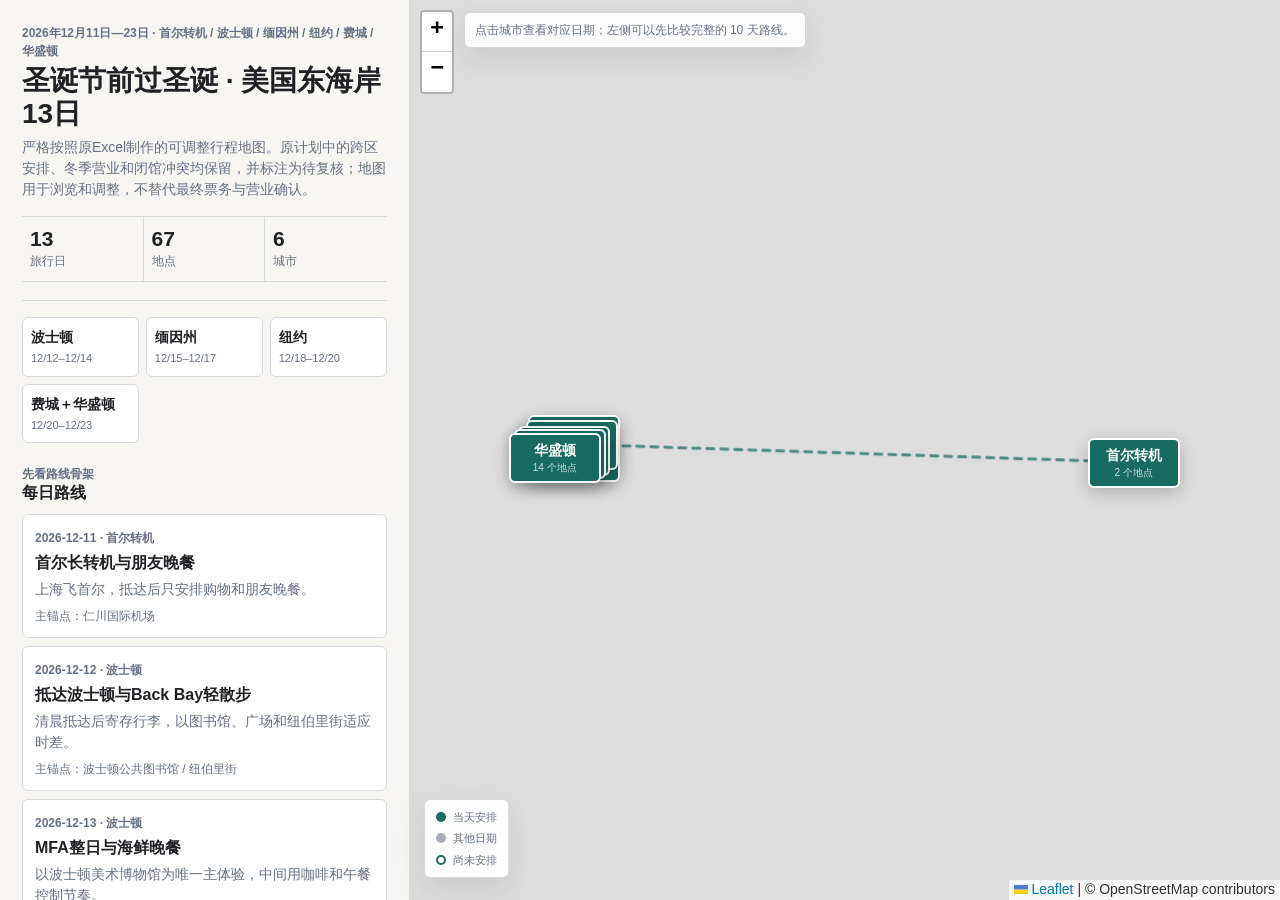
==== index.html @ 852c70db "Add files via upload" ====
<!doctype html>
<html lang="zh-CN">
<head>
  <meta charset="utf-8">
  <meta name="viewport" content="width=device-width, initial-scale=1">
  <link rel="icon" href="data:,">
  <title>圣诞节前过圣诞 · 美国东海岸13日</title>
  <link rel="stylesheet" href="vendor/leaflet/leaflet.css">
  <link rel="stylesheet" href="assets/trip-map-public.css">
</head>
<body>
  <main class="trip-app" id="trip-app">
    <aside class="planner-shell" aria-label="旅行计划">
      <section id="trip-overview" class="overview-panel">
        <header class="trip-header">
          <div class="trip-eyebrow" id="trip-eyebrow">2026年12月11日—23日 · 美国东海岸</div>
          <h1 class="trip-title" id="trip-title">圣诞节前过圣诞 · 美国东海岸13日</h1>
          <p class="trip-summary" id="trip-summary"></p>
          <div class="trip-stats" aria-label="旅行概览">
            <div class="trip-stat"><strong id="trip-day-count">0</strong><span>旅行日</span></div>
            <div class="trip-stat"><strong id="trip-place-count">0</strong><span>地点</span></div>
            <div class="trip-stat"><strong id="trip-city-count">0</strong><span>城市</span></div>
          </div>
        </header>

        <nav class="route-segments" aria-label="行程段快速定位">
          <button type="button" data-segment-day="day-2"><strong>波士顿</strong><span>12/12–12/14</span></button>
          <button type="button" data-segment-day="day-5"><strong>缅因州</strong><span>12/15–12/17</span></button>
          <button type="button" data-segment-day="day-8"><strong>纽约</strong><span>12/18–12/20</span></button>
          <button type="button" data-segment-day="day-10"><strong>费城＋华盛顿</strong><span>12/20–12/23</span></button>
        </nav>

        <section class="section-block" aria-labelledby="days-heading">
          <div class="section-heading-row"><div><div class="section-kicker">先看路线骨架</div><h2 class="section-title" id="days-heading">每日路线</h2></div></div>
          <div class="day-list" id="day-list"></div>
        </section>

        <section class="section-block" aria-labelledby="quick-heading">
          <div class="section-heading-row"><div><div class="section-kicker">再浏览完整候选</div><h2 class="section-title" id="quick-heading">地点速查</h2></div></div>
          <div class="filter-grid">
            <input class="filter-control search-control" id="quick-search" type="search" data-filter-field="search" placeholder="搜索地点、街区或说明" aria-label="搜索地点">
            <select class="filter-control" id="filter-city" data-filter-field="city" aria-label="按城市筛选"></select>
            <select class="filter-control" id="filter-category" data-filter-field="category" aria-label="按类别筛选"></select>
            <select class="filter-control" id="filter-priority" data-filter-field="priority" aria-label="按优先程度筛选"></select>
            <select class="filter-control" id="filter-plan" data-filter-field="plan" aria-label="按行程归类筛选"></select>
          </div>
          <div class="quick-list-meta"><span id="quick-count">0 个地点</span><button class="text-button" id="clear-filters" type="button">清空筛选</button></div>
          <div class="quick-list" id="quick-list"></div>
        </section>
      </section>

      <section id="detail-browse" class="detail-browse" hidden>
        <nav class="day-rail" id="day-rail" aria-label="按日期切换行程"></nav>
        <section class="day-list-panel" id="day-place-list" aria-label="当天安排"></section>
        <article class="poi-detail" id="poi-detail" aria-live="polite"></article>
      </section>

      <section class="change-summary" id="change-summary" hidden aria-live="polite">
        <div class="change-heading"><div><h2>行程需要重新整理</h2><p id="change-summary-text"></p></div></div>
        <div class="change-actions">
          <button class="text-button" id="undo-change" type="button">撤销上一步</button>
          <button class="text-button primary" id="request-replan" type="button">请 Codex 重新安排</button>
        </div>
      </section>
    </aside>

    <section class="map-stage" aria-label="地图区域">
      <div id="map" aria-label="旅行地图"></div>
      <div class="map-note" id="map-note" aria-live="polite"></div>
      <div class="map-legend" aria-label="地图说明"><span><i class="legend-dot current"></i>当天安排</span><span><i class="legend-dot other"></i>其他日期</span><span><i class="legend-dot candidate"></i>尚未安排</span></div>
    </section>
  </main>

  <section class="dialog-backdrop" id="impact-dialog" hidden role="dialog" aria-modal="true" aria-labelledby="impact-title">
    <div class="dialog-panel">
      <div class="dialog-heading"><div><div class="section-kicker">这次调整影响较大</div><h2 id="impact-title">确认后再保存</h2></div></div>
      <p>请先确认这些影响：</p>
      <ul id="impact-reasons"></ul>
      <p class="muted">保存后会标记为“路线需要重新整理”，不会自动生成未经复核的新路线。</p>
      <div class="dialog-actions"><button class="text-button" id="cancel-impact" type="button">取消</button><button class="text-button primary" id="confirm-impact" type="button">确认这次调整</button></div>
    </div>
  </section>

  <section class="dialog-backdrop" id="replan-dialog" hidden role="dialog" aria-modal="true" aria-labelledby="replan-title">
    <div class="dialog-panel">
      <div class="dialog-heading"><div><div class="section-kicker">我的行程调整</div><h2 id="replan-title">请 Codex 重新安排</h2></div><button class="icon-button" id="close-replan" type="button" aria-label="关闭">×</button></div>
      <p class="muted">下面的文字包含全部修改和受影响日期，可以直接发给 Codex。</p>
      <textarea id="replan-text" readonly aria-label="重新安排行程请求"></textarea>
      <div class="dialog-actions"><button class="text-button primary" id="copy-replan" type="button">复制给 Codex</button></div>
      <div class="copy-feedback" id="copy-feedback" aria-live="polite"></div>
    </div>
  </section>

  <script src="assets/trip-data.js?v=20260723b"></script>
  <script src="vendor/leaflet/leaflet.js"></script>
  <script src="assets/trip-map-public-state.js?v=20260723b"></script>
  <script src="assets/trip-map-public-core.js?v=20260723b"></script>
  <script>window.TripMapCore.mount({ root: document.getElementById("trip-app"), trip: window.TRIP_DATA });</script>
</body>
</html>
---- vendor/leaflet/leaflet.css ----
/* required styles */

.leaflet-pane,
.leaflet-tile,
.leaflet-marker-icon,
.leaflet-marker-shadow,
.leaflet-tile-container,
.leaflet-pane > svg,
.leaflet-pane > canvas,
.leaflet-zoom-box,
.leaflet-image-layer,
.leaflet-layer {
	position: absolute;
	left: 0;
	top: 0;
	}
.leaflet-container {
	overflow: hidden;
	}
.leaflet-tile,
.leaflet-marker-icon,
.leaflet-marker-shadow {
	-webkit-user-select: none;
	   -moz-user-select: none;
	        user-select: none;
	  -webkit-user-drag: none;
	}
/* Prevents IE11 from highlighting tiles in blue */
.leaflet-tile::selection {
	background: transparent;
}
/* Safari renders non-retina tile on retina better with this, but Chrome is worse */
.leaflet-safari .leaflet-tile {
	image-rendering: -webkit-optimize-contrast;
	}
/* hack that prevents hw layers "stretching" when loading new tiles */
.leaflet-safari .leaflet-tile-container {
	width: 1600px;
	height: 1600px;
	-webkit-transform-origin: 0 0;
	}
.leaflet-marker-icon,
.leaflet-marker-shadow {
	display: block;
	}
/* .leaflet-container svg: reset svg max-width decleration shipped in Joomla! (joomla.org) 3.x */
/* .leaflet-container img: map is broken in FF if you have max-width: 100% on tiles */
.leaflet-container .leaflet-overlay-pane svg {
	max-width: none !important;
	max-height: none !important;
	}
.leaflet-container .leaflet-marker-pane img,
.leaflet-container .leaflet-shadow-pane img,
.leaflet-container .leaflet-tile-pane img,
.leaflet-container img.leaflet-image-layer,
.leaflet-container .leaflet-tile {
	max-width: none !important;
	max-height: none !important;
	width: auto;
	padding: 0;
	}

.leaflet-container img.leaflet-tile {
	/* See: https://bugs.chromium.org/p/chromium/issues/detail?id=600120 */
	mix-blend-mode: plus-lighter;
}

.leaflet-container.leaflet-touch-zoom {
	-ms-touch-action: pan-x pan-y;
	touch-action: pan-x pan-y;
	}
.leaflet-container.leaflet-touch-drag {
	-ms-touch-action: pinch-zoom;
	/* Fallback for FF which doesn't support pinch-zoom */
	touch-action: none;
	touch-action: pinch-zoom;
}
.leaflet-container.leaflet-touch-drag.leaflet-touch-zoom {
	-ms-touch-action: none;
	touch-action: none;
}
.leaflet-container {
	-webkit-tap-highlight-color: transparent;
}
.leaflet-container a {
	-webkit-tap-highlight-color: rgba(51, 181, 229, 0.4);
}
.leaflet-tile {
	filter: inherit;
	visibility: hidden;
	}
.leaflet-tile-loaded {
	visibility: inherit;
	}
.leaflet-zoom-box {
	width: 0;
	height: 0;
	-moz-box-sizing: border-box;
	     box-sizing: border-box;
	z-index: 800;
	}
/* workaround for https://bugzilla.mozilla.org/show_bug.cgi?id=888319 */
.leaflet-overlay-pane svg {
	-moz-user-select: none;
	}

.leaflet-pane         { z-index: 400; }

.leaflet-tile-pane    { z-index: 200; }
.leaflet-overlay-pane { z-index: 400; }
.leaflet-shadow-pane  { z-index: 500; }
.leaflet-marker-pane  { z-index: 600; }
.leaflet-tooltip-pane   { z-index: 650; }
.leaflet-popup-pane   { z-index: 700; }

.leaflet-map-pane canvas { z-index: 100; }
.leaflet-map-pane svg    { z-index: 200; }

.leaflet-vml-shape {
	width: 1px;
	height: 1px;
	}
.lvml {
	behavior: url(#default#VML);
	display: inline-block;
	position: absolute;
	}


/* control positioning */

.leaflet-control {
	position: relative;
	z-index: 800;
	pointer-events: visiblePainted; /* IE 9-10 doesn't have auto */
	pointer-events: auto;
	}
.leaflet-top,
.leaflet-bottom {
	position: absolute;
	z-index: 1000;
	pointer-events: none;
	}
.leaflet-top {
	top: 0;
	}
.leaflet-right {
	right: 0;
	}
.leaflet-bottom {
	bottom: 0;
	}
.leaflet-left {
	left: 0;
	}
.leaflet-control {
	float: left;
	clear: both;
	}
.leaflet-right .leaflet-control {
	float: right;
	}
.leaflet-top .leaflet-control {
	margin-top: 10px;
	}
.leaflet-bottom .leaflet-control {
	margin-bottom: 10px;
	}
.leaflet-left .leaflet-control {
	margin-left: 10px;
	}
.leaflet-right .leaflet-control {
	margin-right: 10px;
	}


/* zoom and fade animations */

.leaflet-fade-anim .leaflet-popup {
	opacity: 0;
	-webkit-transition: opacity 0.2s linear;
	   -moz-transition: opacity 0.2s linear;
	        transition: opacity 0.2s linear;
	}
.leaflet-fade-anim .leaflet-map-pane .leaflet-popup {
	opacity: 1;
	}
.leaflet-zoom-animated {
	-webkit-transform-origin: 0 0;
	    -ms-transform-origin: 0 0;
	        transform-origin: 0 0;
	}
svg.leaflet-zoom-animated {
	will-change: transform;
}

.leaflet-zoom-anim .leaflet-zoom-animated {
	-webkit-transition: -webkit-transform 0.25s cubic-bezier(0,0,0.25,1);
	   -moz-transition:    -moz-transform 0.25s cubic-bezier(0,0,0.25,1);
	        transition:         transform 0.25s cubic-bezier(0,0,0.25,1);
	}
.leaflet-zoom-anim .leaflet-tile,
.leaflet-pan-anim .leaflet-tile {
	-webkit-transition: none;
	   -moz-transition: none;
	        transition: none;
	}

.leaflet-zoom-anim .leaflet-zoom-hide {
	visibility: hidden;
	}


/* cursors */

.leaflet-interactive {
	cursor: pointer;
	}
.leaflet-grab {
	cursor: -webkit-grab;
	cursor:    -moz-grab;
	cursor:         grab;
	}
.leaflet-crosshair,
.leaflet-crosshair .leaflet-interactive {
	cursor: crosshair;
	}
.leaflet-popup-pane,
.leaflet-control {
	cursor: auto;
	}
.leaflet-dragging .leaflet-grab,
.leaflet-dragging .leaflet-grab .leaflet-interactive,
.leaflet-dragging .leaflet-marker-draggable {
	cursor: move;
	cursor: -webkit-grabbing;
	cursor:    -moz-grabbing;
	cursor:         grabbing;
	}

/* marker & overlays interactivity */
.leaflet-marker-icon,
.leaflet-marker-shadow,
.leaflet-image-layer,
.leaflet-pane > svg path,
.leaflet-tile-container {
	pointer-events: none;
	}

.leaflet-marker-icon.leaflet-interactive,
.leaflet-image-layer.leaflet-interactive,
.leaflet-pane > svg path.leaflet-interactive,
svg.leaflet-image-layer.leaflet-interactive path {
	pointer-events: visiblePainted; /* IE 9-10 doesn't have auto */
	pointer-events: auto;
	}

/* visual tweaks */

.leaflet-container {
	background: #ddd;
	outline-offset: 1px;
	}
.leaflet-container a {
	color: #0078A8;
	}
.leaflet-zoom-box {
	border: 2px dotted #38f;
	background: rgba(255,255,255,0.5);
	}


/* general typography */
.leaflet-container {
	font-family: "Helvetica Neue", Arial, Helvetica, sans-serif;
	font-size: 12px;
	font-size: 0.75rem;
	line-height: 1.5;
	}


/* general toolbar styles */

.leaflet-bar {
	box-shadow: 0 1px 5px rgba(0,0,0,0.65);
	border-radius: 4px;
	}
.leaflet-bar a {
	background-color: #fff;
	border-bottom: 1px solid #ccc;
	width: 26px;
	height: 26px;
	line-height: 26px;
	display: block;
	text-align: center;
	text-decoration: none;
	color: black;
	}
.leaflet-bar a,
.leaflet-control-layers-toggle {
	background-position: 50% 50%;
	background-repeat: no-repeat;
	display: block;
	}
.leaflet-bar a:hover,
.leaflet-bar a:focus {
	background-color: #f4f4f4;
	}
.leaflet-bar a:first-child {
	border-top-left-radius: 4px;
	border-top-right-radius: 4px;
	}
.leaflet-bar a:last-child {
	border-bottom-left-radius: 4px;
	border-bottom-right-radius: 4px;
	border-bottom: none;
	}
.leaflet-bar a.leaflet-disabled {
	cursor: default;
	background-color: #f4f4f4;
	color: #bbb;
	}

.leaflet-touch .leaflet-bar a {
	width: 30px;
	height: 30px;
	line-height: 30px;
	}
.leaflet-touch .leaflet-bar a:first-child {
	border-top-left-radius: 2px;
	border-top-right-radius: 2px;
	}
.leaflet-touch .leaflet-bar a:last-child {
	border-bottom-left-radius: 2px;
	border-bottom-right-radius: 2px;
	}

/* zoom control */

.leaflet-control-zoom-in,
.leaflet-control-zoom-out {
	font: bold 18px 'Lucida Console', Monaco, monospace;
	text-indent: 1px;
	}

.leaflet-touch .leaflet-control-zoom-in, .leaflet-touch .leaflet-control-zoom-out  {
	font-size: 22px;
	}


/* layers control */

.leaflet-control-layers {
	box-shadow: 0 1px 5px rgba(0,0,0,0.4);
	background: #fff;
	border-radius: 5px;
	}
.leaflet-control-layers-toggle {
	background-image: url(images/layers.png);
	width: 36px;
	height: 36px;
	}
.leaflet-retina .leaflet-control-layers-toggle {
	background-image: url(images/layers-2x.png);
	background-size: 26px 26px;
	}
.leaflet-touch .leaflet-control-layers-toggle {
	width: 44px;
	height: 44px;
	}
.leaflet-control-layers .leaflet-control-layers-list,
.leaflet-control-layers-expanded .leaflet-control-layers-toggle {
	display: none;
	}
.leaflet-control-layers-expanded .leaflet-control-layers-list {
	display: block;
	position: relative;
	}
.leaflet-control-layers-expanded {
	padding: 6px 10px 6px 6px;
	color: #333;
	background: #fff;
	}
.leaflet-control-layers-scrollbar {
	overflow-y: scroll;
	overflow-x: hidden;
	padding-right: 5px;
	}
.leaflet-control-layers-selector {
	margin-top: 2px;
	position: relative;
	top: 1px;
	}
.leaflet-control-layers label {
	display: block;
	font-size: 13px;
	font-size: 1.08333em;
	}
.leaflet-control-layers-separator {
	height: 0;
	border-top: 1px solid #ddd;
	margin: 5px -10px 5px -6px;
	}

/* Default icon URLs */
.leaflet-default-icon-path { /* used only in path-guessing heuristic, see L.Icon.Default */
	background-image: url(images/marker-icon.png);
	}


/* attribution and scale controls */

.leaflet-container .leaflet-control-attribution {
	background: #fff;
	background: rgba(255, 255, 255, 0.8);
	margin: 0;
	}
.leaflet-control-attribution,
.leaflet-control-scale-line {
	padding: 0 5px;
	color: #333;
	line-height: 1.4;
	}
.leaflet-control-attribution a {
	text-decoration: none;
	}
.leaflet-control-attribution a:hover,
.leaflet-control-attribution a:focus {
	text-decoration: underline;
	}
.leaflet-attribution-flag {
	display: inline !important;
	vertical-align: baseline !important;
	width: 1em;
	height: 0.6669em;
	}
.leaflet-left .leaflet-control-scale {
	margin-left: 5px;
	}
.leaflet-bottom .leaflet-control-scale {
	margin-bottom: 5px;
	}
.leaflet-control-scale-line {
	border: 2px solid #777;
	border-top: none;
	line-height: 1.1;
	padding: 2px 5px 1px;
	white-space: nowrap;
	-moz-box-sizing: border-box;
	     box-sizing: border-box;
	background: rgba(255, 255, 255, 0.8);
	text-shadow: 1px 1px #fff;
	}
.leaflet-control-scale-line:not(:first-child) {
	border-top: 2px solid #777;
	border-bottom: none;
	margin-top: -2px;
	}
.leaflet-control-scale-line:not(:first-child):not(:last-child) {
	border-bottom: 2px solid #777;
	}

.leaflet-touch .leaflet-control-attribution,
.leaflet-touch .leaflet-control-layers,
.leaflet-touch .leaflet-bar {
	box-shadow: none;
	}
.leaflet-touch .leaflet-control-layers,
.leaflet-touch .leaflet-bar {
	border: 2px solid rgba(0,0,0,0.2);
	background-clip: padding-box;
	}


/* popup */

.leaflet-popup {
	position: absolute;
	text-align: center;
	margin-bottom: 20px;
	}
.leaflet-popup-content-wrapper {
	padding: 1px;
	text-align: left;
	border-radius: 12px;
	}
.leaflet-popup-content {
	margin: 13px 24px 13px 20px;
	line-height: 1.3;
	font-size: 13px;
	font-size: 1.08333em;
	min-height: 1px;
	}
.leaflet-popup-content p {
	margin: 17px 0;
	margin: 1.3em 0;
	}
.leaflet-popup-tip-container {
	width: 40px;
	height: 20px;
	position: absolute;
	left: 50%;
	margin-top: -1px;
	margin-left: -20px;
	overflow: hidden;
	pointer-events: none;
	}
.leaflet-popup-tip {
	width: 17px;
	height: 17px;
	padding: 1px;

	margin: -10px auto 0;
	pointer-events: auto;

	-webkit-transform: rotate(45deg);
	   -moz-transform: rotate(45deg);
	    -ms-transform: rotate(45deg);
	        transform: rotate(45deg);
	}
.leaflet-popup-content-wrapper,
.leaflet-popup-tip {
	background: white;
	color: #333;
	box-shadow: 0 3px 14px rgba(0,0,0,0.4);
	}
.leaflet-container a.leaflet-popup-close-button {
	position: absolute;
	top: 0;
	right: 0;
	border: none;
	text-align: center;
	width: 24px;
	height: 24px;
	font: 16px/24px Tahoma, Verdana, sans-serif;
	color: #757575;
	text-decoration: none;
	background: transparent;
	}
.leaflet-container a.leaflet-popup-close-button:hover,
.leaflet-container a.leaflet-popup-close-button:focus {
	color: #585858;
	}
.leaflet-popup-scrolled {
	overflow: auto;
	}

.leaflet-oldie .leaflet-popup-content-wrapper {
	-ms-zoom: 1;
	}
.leaflet-oldie .leaflet-popup-tip {
	width: 24px;
	margin: 0 auto;

	-ms-filter: "progid:DXImageTransform.Microsoft.Matrix(M11=0.70710678, M12=0.70710678, M21=-0.70710678, M22=0.70710678)";
	filter: progid:DXImageTransform.Microsoft.Matrix(M11=0.70710678, M12=0.70710678, M21=-0.70710678, M22=0.70710678);
	}

.leaflet-oldie .leaflet-control-zoom,
.leaflet-oldie .leaflet-control-layers,
.leaflet-oldie .leaflet-popup-content-wrapper,
.leaflet-oldie .leaflet-popup-tip {
	border: 1px solid #999;
	}


/* div icon */

.leaflet-div-icon {
	background: #fff;
	border: 1px solid #666;
	}


/* Tooltip */
/* Base styles for the element that has a tooltip */
.leaflet-tooltip {
	position: absolute;
	padding: 6px;
	background-color: #fff;
	border: 1px solid #fff;
	border-radius: 3px;
	color: #222;
	white-space: nowrap;
	-webkit-user-select: none;
	-moz-user-select: none;
	-ms-user-select: none;
	user-select: none;
	pointer-events: none;
	box-shadow: 0 1px 3px rgba(0,0,0,0.4);
	}
.leaflet-tooltip.leaflet-interactive {
	cursor: pointer;
	pointer-events: auto;
	}
.leaflet-tooltip-top:before,
.leaflet-tooltip-bottom:before,
.leaflet-tooltip-left:before,
.leaflet-tooltip-right:before {
	position: absolute;
	pointer-events: none;
	border: 6px solid transparent;
	background: transparent;
	content: "";
	}

/* Directions */

.leaflet-tooltip-bottom {
	margin-top: 6px;
}
.leaflet-tooltip-top {
	margin-top: -6px;
}
.leaflet-tooltip-bottom:before,
.leaflet-tooltip-top:before {
	left: 50%;
	margin-left: -6px;
	}
.leaflet-tooltip-top:before {
	bottom: 0;
	margin-bottom: -12px;
	border-top-color: #fff;
	}
.leaflet-tooltip-bottom:before {
	top: 0;
	margin-top: -12px;
	margin-left: -6px;
	border-bottom-color: #fff;
	}
.leaflet-tooltip-left {
	margin-left: -6px;
}
.leaflet-tooltip-right {
	margin-left: 6px;
}
.leaflet-tooltip-left:before,
.leaflet-tooltip-right:before {
	top: 50%;
	margin-top: -6px;
	}
.leaflet-tooltip-left:before {
	right: 0;
	margin-right: -12px;
	border-left-color: #fff;
	}
.leaflet-tooltip-right:before {
	left: 0;
	margin-left: -12px;
	border-right-color: #fff;
	}

/* Printing */

@media print {
	/* Prevent printers from removing background-images of controls. */
	.leaflet-control {
		-webkit-print-color-adjust: exact;
		print-color-adjust: exact;
		}
	}
---- assets/trip-map-public.css ----
:root {
  color-scheme: light;
  --trip-bg: #f7f6f2;
  --trip-surface: #ffffff;
  --trip-ink: #202124;
  --trip-muted: #667085;
  --trip-line: #d7d9dd;
  --trip-accent: #176b61;
  --trip-accent-soft: #e5f1ee;
  --trip-warning: #a35d00;
  --trip-warning-soft: #fff4dd;
  --trip-route: #176b61;
  --trip-other-route: #98a2b3;
  --trip-shadow: 0 10px 30px rgba(32, 33, 36, 0.1);
  --day-rail-width: 78px;
  --day-list-width: 278px;
}

* {
  box-sizing: border-box;
}

html,
body {
  width: 100%;
  height: 100%;
  margin: 0;
}

body {
  overflow: hidden;
  background: var(--trip-bg);
  color: var(--trip-ink);
  font-family: Inter, -apple-system, BlinkMacSystemFont, "Segoe UI", "PingFang SC", sans-serif;
  font-size: 14px;
  line-height: 1.5;
}

button,
input,
select,
textarea {
  color: inherit;
  font: inherit;
  letter-spacing: 0;
}

button,
a,
input,
select {
  min-height: 40px;
}

button {
  cursor: pointer;
}

a {
  color: var(--trip-accent);
}

[hidden] {
  display: none !important;
}

.trip-app {
  display: grid;
  grid-template-columns: minmax(400px, 38vw) minmax(45vw, 1fr);
  width: 100%;
  height: 100vh;
  min-height: 620px;
}

.planner-shell {
  position: relative;
  z-index: 20;
  overflow-y: auto;
  border-right: 1px solid var(--trip-line);
  background: var(--trip-bg);
}

.planner-inner {
  padding: 24px 22px 40px;
}

.trip-header {
  padding-bottom: 18px;
  border-bottom: 1px solid var(--trip-line);
}

.trip-eyebrow,
.section-kicker,
.place-meta,
.day-meta,
.detail-meta {
  color: var(--trip-muted);
  font-size: 12px;
  font-weight: 650;
}

.trip-title {
  margin: 4px 0 7px;
  font-size: 28px;
  font-weight: 720;
  line-height: 1.18;
}

.trip-summary {
  max-width: 46em;
  margin: 0;
  color: var(--trip-muted);
}

.trip-stats {
  display: grid;
  grid-template-columns: repeat(3, minmax(0, 1fr));
  margin-top: 16px;
  border-top: 1px solid var(--trip-line);
  border-bottom: 1px solid var(--trip-line);
}

.trip-stat {
  min-width: 0;
  padding: 10px 8px;
  border-right: 1px solid var(--trip-line);
}

.trip-stat:last-child {
  border-right: 0;
}

.trip-stat strong {
  display: block;
  font-size: 21px;
  line-height: 1.1;
}

.trip-stat span {
  color: var(--trip-muted);
  font-size: 12px;
}

.section-block {
  margin-top: 22px;
}

.section-heading-row,
.detail-heading-row,
.change-heading,
.dialog-heading {
  display: flex;
  align-items: flex-start;
  justify-content: space-between;
  gap: 12px;
}

.section-title {
  margin: 0;
  font-size: 16px;
  line-height: 1.3;
}

.muted {
  color: var(--trip-muted);
}

.text-button,
.icon-button {
  border: 1px solid var(--trip-line);
  border-radius: 6px;
  background: var(--trip-surface);
}

.text-button {
  padding: 8px 11px;
}

.text-button.primary {
  border-color: var(--trip-accent);
  background: var(--trip-accent);
  color: #fff;
}

.text-button.warning {
  border-color: #d5a356;
  background: var(--trip-warning-soft);
  color: #744100;
}

.text-button:disabled,
.icon-button:disabled {
  cursor: default;
  opacity: 0.45;
}

.icon-button {
  display: inline-grid;
  width: 40px;
  padding: 0;
  place-items: center;
  font-size: 18px;
}

.day-list,
.place-list,
.quick-list {
  display: grid;
  gap: 8px;
  margin-top: 10px;
}

.day-card,
.place-row,
.quick-place {
  width: 100%;
  border: 1px solid var(--trip-line);
  border-radius: 6px;
  background: var(--trip-surface);
  text-align: left;
}

.day-card {
  padding: 12px;
}

.day-card:hover,
.place-row:hover,
.quick-place:hover,
.day-pill:hover {
  border-color: color-mix(in srgb, var(--trip-accent), var(--trip-line) 45%);
}

.day-card.is-active,
.place-row.is-selected,
.quick-place.is-selected,
.day-pill.is-active {
  border-color: var(--trip-accent);
  box-shadow: inset 3px 0 0 var(--trip-accent);
}

.day-title,
.place-name,
.detail-title {
  display: block;
  font-weight: 720;
}

.day-title {
  margin-top: 3px;
  font-size: 16px;
}

.day-summary {
  display: block;
  margin-top: 4px;
  color: var(--trip-muted);
}

.day-anchors {
  display: block;
  margin-top: 7px;
  color: var(--trip-muted);
  font-size: 12px;
}

.filter-grid {
  display: grid;
  grid-template-columns: 1fr 1fr;
  gap: 8px;
  margin-top: 10px;
}

.filter-control {
  width: 100%;
  border: 1px solid var(--trip-line);
  border-radius: 6px;
  background: var(--trip-surface);
  padding: 8px 10px;
}

.search-control {
  grid-column: 1 / -1;
}

.quick-list-meta {
  display: flex;
  align-items: center;
  justify-content: space-between;
  gap: 10px;
  margin-top: 8px;
  color: var(--trip-muted);
  font-size: 12px;
}

.quick-place {
  padding: 10px 11px;
}

.place-tags {
  display: flex;
  flex-wrap: wrap;
  gap: 5px;
  margin-top: 7px;
}

.tag {
  display: inline-flex;
  align-items: center;
  min-height: 24px;
  border: 1px solid var(--trip-line);
  border-radius: 999px;
  padding: 2px 7px;
  background: #fff;
  color: var(--trip-muted);
  font-size: 11px;
}

.tag.accent {
  border-color: color-mix(in srgb, var(--trip-accent), white 55%);
  background: var(--trip-accent-soft);
  color: var(--trip-accent);
}

.tag.warning {
  border-color: #dfb978;
  background: var(--trip-warning-soft);
  color: var(--trip-warning);
}

.detail-layout {
  display: grid;
  grid-template-columns: 86px minmax(0, 1fr);
  gap: 14px;
  margin-top: 18px;
}

.day-rail {
  display: grid;
  align-content: start;
  gap: 7px;
}

.day-pill {
  width: 100%;
  border: 1px solid var(--trip-line);
  border-radius: 6px;
  padding: 8px 5px;
  background: var(--trip-surface);
  text-align: center;
}

.day-pill strong,
.day-pill span {
  display: block;
}

.day-pill span {
  color: var(--trip-muted);
  font-size: 11px;
}

.detail-stack {
  min-width: 0;
}

.day-context {
  padding-bottom: 12px;
  border-bottom: 1px solid var(--trip-line);
}

.day-context h2 {
  margin: 2px 0 4px;
  font-size: 19px;
}

.day-context p {
  margin: 0;
  color: var(--trip-muted);
}

.route-status {
  margin-top: 9px;
  border-left: 3px solid var(--trip-warning);
  padding: 7px 10px;
  background: var(--trip-warning-soft);
  color: #744100;
  font-size: 12px;
}

.place-row {
  display: grid;
  grid-template-columns: minmax(0, 1fr) auto;
  gap: 9px;
  align-items: center;
  padding: 10px;
}

.place-main {
  display: grid;
  grid-template-columns: 30px minmax(0, 1fr);
  gap: 9px;
  align-items: center;
  min-width: 0;
  min-height: 44px;
  border: 0;
  padding: 0;
  background: transparent;
  text-align: left;
}

.place-order {
  display: grid;
  width: 28px;
  height: 28px;
  border-radius: 50%;
  place-items: center;
  background: var(--trip-accent);
  color: #fff;
  font-weight: 700;
}

.place-order.hotel {
  border: 1px solid var(--trip-line);
  background: #fff;
  color: var(--trip-muted);
  font-size: 11px;
}

.place-transit {
  margin: -2px 0 -2px 38px;
  padding: 3px 0 3px 10px;
  border-left: 1px dashed var(--trip-line);
  color: var(--trip-muted);
  font-size: 11px;
}

.place-actions {
  display: flex;
  gap: 4px;
}

.place-actions button {
  min-width: 34px;
  min-height: 34px;
  border: 1px solid var(--trip-line);
  border-radius: 5px;
  background: #fff;
}

.poi-detail {
  margin-top: 18px;
  padding-top: 16px;
  border-top: 1px solid var(--trip-line);
}

.detail-title {
  margin: 3px 0 2px;
  font-size: 20px;
}

.detail-original-name {
  color: var(--trip-muted);
}

.detail-sections {
  margin-top: 14px;
}

.detail-section {
  padding: 10px 0;
  border-top: 1px solid var(--trip-line);
}

.detail-section h3 {
  margin: 0 0 4px;
  color: var(--trip-accent);
  font-size: 13px;
}

.detail-section p {
  margin: 0;
}

.detail-actions,
.priority-controls,
.assignment-controls,
.dialog-actions {
  display: flex;
  flex-wrap: wrap;
  gap: 7px;
  margin-top: 11px;
}

.detail-actions a,
.detail-actions button,
.priority-controls button,
.assignment-controls button {
  display: inline-flex;
  align-items: center;
  justify-content: center;
  border: 1px solid var(--trip-line);
  border-radius: 6px;
  padding: 7px 10px;
  background: #fff;
  text-decoration: none;
}

.priority-controls button.is-active {
  border-color: var(--trip-accent);
  background: var(--trip-accent-soft);
  color: var(--trip-accent);
  font-weight: 700;
}

.change-summary {
  margin: 20px 22px 0;
  border: 1px solid #d7ad69;
  border-radius: 6px;
  padding: 13px;
  background: var(--trip-warning-soft);
}

.change-summary h2 {
  margin: 0;
  font-size: 15px;
}

.change-summary p {
  margin: 5px 0 0;
  color: #744100;
}

.change-actions {
  display: flex;
  flex-wrap: wrap;
  gap: 7px;
  margin-top: 10px;
}

.map-stage {
  position: relative;
  min-width: 0;
  height: 100%;
  background: #e8ece9;
}

#map {
  width: 100%;
  height: 100%;
}

.map-note {
  position: absolute;
  z-index: 500;
  top: 12px;
  left: 54px;
  max-width: min(430px, calc(100% - 120px));
  border: 1px solid rgba(32, 33, 36, 0.18);
  border-radius: 6px;
  padding: 8px 10px;
  background: rgba(255, 255, 255, 0.94);
  box-shadow: var(--trip-shadow);
  color: var(--trip-muted);
  font-size: 12px;
}

.trip-marker {
  display: grid;
  width: 32px;
  height: 32px;
  border: 2px solid #fff;
  border-radius: 50%;
  place-items: center;
  background: var(--trip-accent);
  box-shadow: 0 3px 10px rgba(32, 33, 36, 0.24);
  color: #fff;
  font-size: 12px;
  font-weight: 750;
}

.trip-marker.is-other {
  background: #667085;
  opacity: 0.58;
}

.trip-marker.is-unassigned {
  border-color: var(--trip-accent);
  background: #fff;
  color: var(--trip-accent);
}

.trip-marker.is-selected {
  box-shadow: 0 0 0 4px rgba(23, 107, 97, 0.28), 0 5px 12px rgba(32, 33, 36, 0.26);
  transform: scale(1.1);
}

.trip-marker.is-dirty {
  border-color: #f5c56e;
}

.city-summary-marker {
  display: grid;
  width: 92px;
  min-height: 48px;
  border: 2px solid #fff;
  border-radius: 6px;
  padding: 7px 9px;
  background: var(--trip-accent);
  box-shadow: 0 5px 16px rgba(32, 33, 36, 0.24);
  color: #fff;
  text-align: center;
}

.city-summary-marker strong,
.city-summary-marker small {
  display: block;
  line-height: 1.2;
}

.city-summary-marker small {
  margin-top: 3px;
  opacity: 0.78;
  font-size: 10px;
}

.leaflet-div-icon {
  border: 0;
  background: transparent;
}

.leaflet-container {
  font: inherit;
}

.dialog-backdrop {
  position: fixed;
  z-index: 1000;
  inset: 0;
  display: grid;
  padding: 20px;
  background: rgba(20, 24, 28, 0.42);
  place-items: center;
}

.dialog-panel {
  width: min(540px, 100%);
  max-height: min(720px, calc(100vh - 40px));
  overflow-y: auto;
  border: 1px solid var(--trip-line);
  border-radius: 7px;
  padding: 18px;
  background: var(--trip-surface);
  box-shadow: 0 24px 70px rgba(18, 23, 28, 0.25);
}

.dialog-heading h2 {
  margin: 0;
  font-size: 19px;
}

.dialog-panel ul {
  padding-left: 20px;
}

.dialog-panel textarea {
  width: 100%;
  min-height: 240px;
  resize: vertical;
  border: 1px solid var(--trip-line);
  border-radius: 6px;
  padding: 11px;
  background: #fafafa;
  line-height: 1.55;
}

.copy-feedback {
  min-height: 22px;
  margin-top: 8px;
  color: var(--trip-muted);
  font-size: 12px;
}

.empty-state {
  border: 1px dashed var(--trip-line);
  border-radius: 6px;
  padding: 16px;
  color: var(--trip-muted);
  text-align: center;
}

@media (max-width: 1080px) {
  .trip-app {
    grid-template-columns: minmax(380px, 44vw) minmax(45vw, 1fr);
  }
}

@media (max-width: 820px) {
  html,
  body {
    height: auto;
    min-height: 100%;
  }

  body {
    overflow: auto;
  }

  .trip-app {
    display: flex;
    min-height: 100vh;
    height: auto;
    flex-direction: column;
  }

  .map-stage {
    order: 1;
    width: 100%;
    height: 48vh;
    min-height: 360px;
  }

  .planner-shell {
    order: 2;
    overflow: visible;
    border-top: 1px solid var(--trip-line);
    border-right: 0;
  }

  .planner-inner {
    padding: 20px 16px 36px;
  }

  .trip-title {
    font-size: 25px;
  }

  .detail-layout {
    display: block;
  }

  .day-rail {
    display: flex;
    overflow-x: auto;
    margin: 0 -16px 14px;
    padding: 2px 16px 8px;
    scroll-snap-type: x proximity;
  }

  .day-pill {
    min-width: 92px;
    scroll-snap-align: start;
  }

  .place-list {
    display: flex;
    overflow-x: auto;
    margin-right: -16px;
    padding: 0 16px 8px 0;
    scroll-snap-type: x proximity;
  }

  .place-row-wrap {
    min-width: min(330px, calc(100vw - 48px));
    scroll-snap-align: start;
  }

  .place-row {
    min-height: 76px;
  }

  .place-transit {
    margin-left: 0;
  }

  .filter-grid {
    grid-template-columns: 1fr;
  }

  .search-control {
    grid-column: auto;
  }

  .change-summary {
    margin: 18px 16px 0;
  }

  .map-note {
    right: 12px;
    left: 54px;
    max-width: none;
  }
}

@media (prefers-reduced-motion: reduce) {
  *,
  *::before,
  *::after {
    scroll-behavior: auto !important;
  }
}

/* Europe-derived public layout: overview, day rail, ordered day, unified detail. */
.trip-app {
  grid-template-columns: minmax(380px, 32vw) minmax(0, 1fr);
  transition: grid-template-columns 180ms ease;
}

.trip-app.is-detail-browse {
  grid-template-columns: clamp(620px, 52vw, 760px) minmax(0, 1fr);
}

.planner-shell {
  display: flex;
  min-width: 0;
  flex-direction: column;
  overflow: hidden;
}

.overview-panel {
  flex: 1;
  overflow-y: auto;
  padding: 24px 22px 40px;
}

.route-segments {
  display: grid;
  grid-template-columns: repeat(3, minmax(0, 1fr));
  gap: 7px;
  margin-top: 16px;
}

.route-segments button {
  min-width: 0;
  border: 1px solid var(--trip-line);
  border-radius: 6px;
  padding: 9px 8px;
  background: var(--trip-surface);
  text-align: left;
}

.route-segments strong,
.route-segments span {
  display: block;
  overflow: hidden;
  text-overflow: ellipsis;
  white-space: nowrap;
}

.route-segments span {
  margin-top: 2px;
  color: var(--trip-muted);
  font-size: 11px;
}

.detail-browse {
  display: grid;
  grid-template-columns: var(--day-rail-width) var(--day-list-width) minmax(0, 1fr);
  min-width: 0;
  min-height: 0;
  flex: 1;
  background: var(--trip-surface);
}

.detail-browse .day-rail {
  display: block;
  overflow-y: auto;
  border-right: 1px solid var(--trip-line);
  padding: 12px 8px 24px;
  background: #f3f1eb;
}

.detail-browse .day-pill {
  margin-bottom: 7px;
  padding: 8px 4px;
  background: transparent;
}

.detail-browse .day-pill.is-active {
  background: var(--trip-surface);
}

.day-list-panel {
  min-width: 0;
  overflow-y: auto;
  border-right: 1px solid var(--trip-line);
  padding: 18px 14px 30px;
  background: var(--trip-bg);
}

.detail-browse .day-context h2 {
  font-size: 18px;
}

.detail-browse .place-row {
  grid-template-columns: minmax(0, 1fr) 32px;
  padding: 9px;
}

.detail-browse .place-actions {
  display: grid;
  gap: 3px;
}

.detail-browse .place-actions button {
  min-width: 30px;
  min-height: 30px;
}

.detail-browse .poi-detail {
  min-width: 0;
  overflow-y: auto;
  margin: 0;
  border: 0;
  padding: 20px 18px 36px;
  background: var(--trip-surface);
}

.detail-browse .detail-title {
  font-size: 22px;
}

.image-preview-viewer {
  min-height: 180px;
  margin-top: 10px;
  border: 1px solid var(--trip-line);
  border-radius: 6px;
  overflow: hidden;
  background: #eef0ed;
}

.image-preview-viewer img {
  display: block;
  width: 100%;
  height: 230px;
  object-fit: cover;
}

.image-preview-grid {
  display: grid;
  grid-template-columns: repeat(3, minmax(0, 1fr));
  gap: 6px;
  margin-top: 7px;
}

.image-preview-grid button {
  min-width: 0;
  min-height: 68px;
  border: 1px solid var(--trip-line);
  border-radius: 5px;
  overflow: hidden;
  padding: 0;
  background: #eef0ed;
}

.image-preview-grid button.is-active {
  border-color: var(--trip-accent);
  box-shadow: 0 0 0 1px var(--trip-accent);
}

.image-preview-grid img {
  display: block;
  width: 100%;
  height: 68px;
  object-fit: cover;
}

.image-status {
  margin-top: 8px;
  color: var(--trip-muted);
  font-size: 12px;
}

.map-legend {
  position: absolute;
  z-index: 500;
  bottom: 22px;
  left: 14px;
  display: grid;
  gap: 5px;
  border: 1px solid rgba(32, 33, 36, 0.16);
  border-radius: 6px;
  padding: 9px 11px;
  background: rgba(255, 255, 255, 0.94);
  box-shadow: var(--trip-shadow);
  color: var(--trip-muted);
  font-size: 11px;
}

.map-legend span {
  display: flex;
  align-items: center;
  gap: 7px;
}

.legend-dot {
  width: 10px;
  height: 10px;
  border-radius: 50%;
  background: var(--trip-accent);
}

.legend-dot.other {
  background: #667085;
  opacity: 0.58;
}

.legend-dot.candidate {
  border: 2px solid var(--trip-accent);
  background: #fff;
}

@media (max-width: 1080px) and (min-width: 821px) {
  .trip-app,
  .trip-app.is-detail-browse {
    grid-template-columns: minmax(600px, 60vw) minmax(0, 1fr);
  }
}

@media (max-width: 820px) {
  .trip-app,
  .trip-app.is-detail-browse {
    display: flex;
  }

  .overview-panel {
    overflow: visible;
    padding: 20px 16px 36px;
  }

  .planner-shell {
    overflow: visible;
  }

  .detail-browse {
    display: block;
    overflow: visible;
  }

  .detail-browse .day-rail {
    display: flex;
    overflow-x: auto;
    overflow-y: hidden;
    border-right: 0;
    border-bottom: 1px solid var(--trip-line);
    margin: 0;
    padding: 10px 16px;
  }

  .detail-browse .day-pill {
    min-width: 82px;
    margin: 0 6px 0 0;
  }

  .day-list-panel,
  .detail-browse .poi-detail {
    overflow: visible;
    border-right: 0;
    border-bottom: 1px solid var(--trip-line);
    padding: 18px 16px 28px;
  }

  .image-preview-viewer img {
    height: 220px;
  }

  .map-legend {
    right: 12px;
    bottom: 12px;
    left: auto;
  }
}
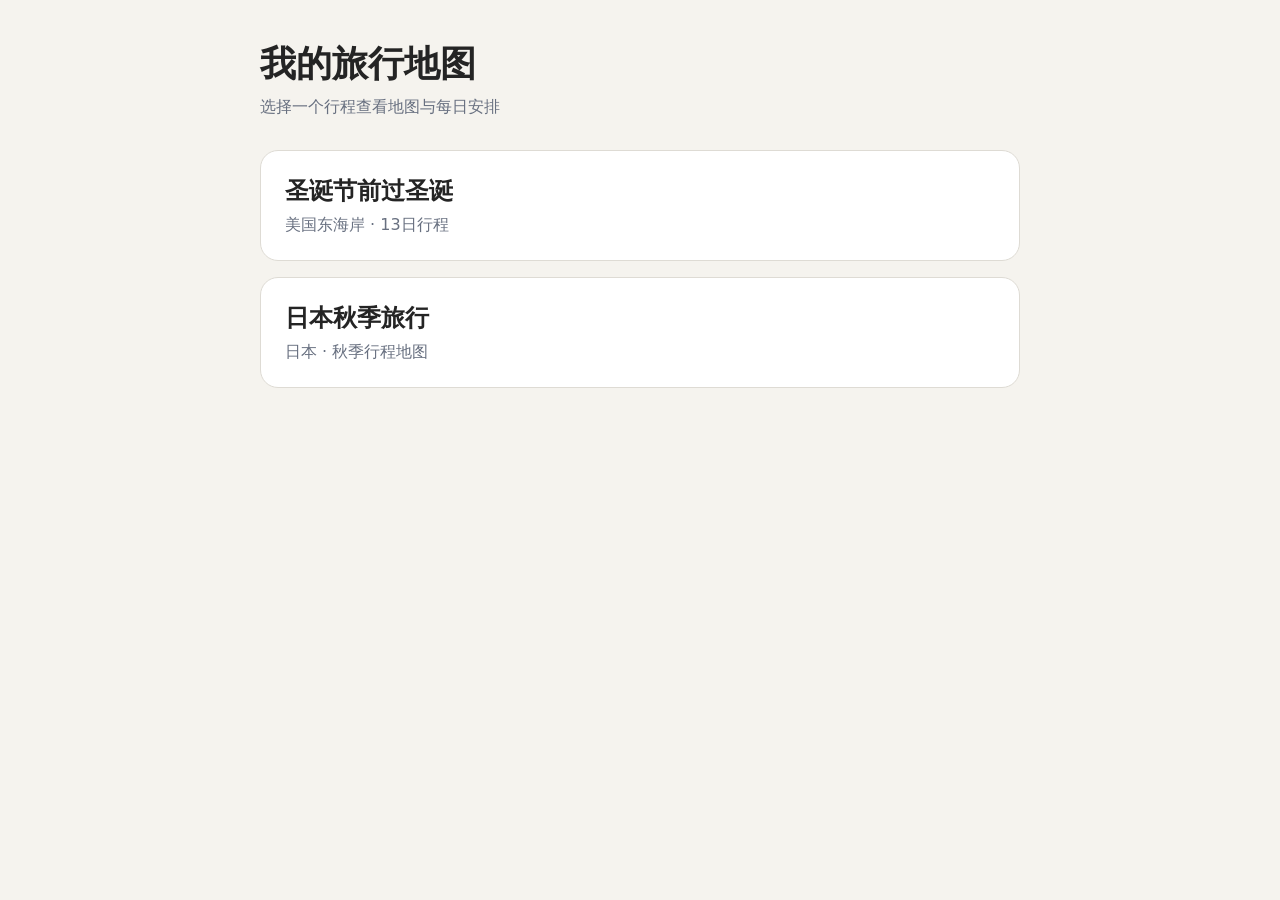
==== commit ac9a971c: "Add trip homepage and Japan itinerary" ====
--- a/index.html
+++ b/index.html
@@ -1,100 +1,82 @@
-<!doctype html>
-<html lang="zh-CN">
-<head>
-  <meta charset="utf-8">
-  <meta name="viewport" content="width=device-width, initial-scale=1">
-  <link rel="icon" href="data:,">
-  <title>圣诞节前过圣诞 · 美国东海岸13日</title>
-  <link rel="stylesheet" href="vendor/leaflet/leaflet.css">
-  <link rel="stylesheet" href="assets/trip-map-public.css">
-</head>
-<body>
-  <main class="trip-app" id="trip-app">
-    <aside class="planner-shell" aria-label="旅行计划">
-      <section id="trip-overview" class="overview-panel">
-        <header class="trip-header">
-          <div class="trip-eyebrow" id="trip-eyebrow">2026年12月11日—23日 · 美国东海岸</div>
-          <h1 class="trip-title" id="trip-title">圣诞节前过圣诞 · 美国东海岸13日</h1>
-          <p class="trip-summary" id="trip-summary"></p>
-          <div class="trip-stats" aria-label="旅行概览">
-            <div class="trip-stat"><strong id="trip-day-count">0</strong><span>旅行日</span></div>
-            <div class="trip-stat"><strong id="trip-place-count">0</strong><span>地点</span></div>
-            <div class="trip-stat"><strong id="trip-city-count">0</strong><span>城市</span></div>
-          </div>
-        </header>
-
-        <nav class="route-segments" aria-label="行程段快速定位">
-          <button type="button" data-segment-day="day-2"><strong>波士顿</strong><span>12/12–12/14</span></button>
-          <button type="button" data-segment-day="day-5"><strong>缅因州</strong><span>12/15–12/17</span></button>
-          <button type="button" data-segment-day="day-8"><strong>纽约</strong><span>12/18–12/20</span></button>
-          <button type="button" data-segment-day="day-10"><strong>费城＋华盛顿</strong><span>12/20–12/23</span></button>
-        </nav>
-
-        <section class="section-block" aria-labelledby="days-heading">
-          <div class="section-heading-row"><div><div class="section-kicker">先看路线骨架</div><h2 class="section-title" id="days-heading">每日路线</h2></div></div>
-          <div class="day-list" id="day-list"></div>
-        </section>
-
-        <section class="section-block" aria-labelledby="quick-heading">
-          <div class="section-heading-row"><div><div class="section-kicker">再浏览完整候选</div><h2 class="section-title" id="quick-heading">地点速查</h2></div></div>
-          <div class="filter-grid">
-            <input class="filter-control search-control" id="quick-search" type="search" data-filter-field="search" placeholder="搜索地点、街区或说明" aria-label="搜索地点">
-            <select class="filter-control" id="filter-city" data-filter-field="city" aria-label="按城市筛选"></select>
-            <select class="filter-control" id="filter-category" data-filter-field="category" aria-label="按类别筛选"></select>
-            <select class="filter-control" id="filter-priority" data-filter-field="priority" aria-label="按优先程度筛选"></select>
-            <select class="filter-control" id="filter-plan" data-filter-field="plan" aria-label="按行程归类筛选"></select>
-          </div>
-          <div class="quick-list-meta"><span id="quick-count">0 个地点</span><button class="text-button" id="clear-filters" type="button">清空筛选</button></div>
-          <div class="quick-list" id="quick-list"></div>
-        </section>
-      </section>
-
-      <section id="detail-browse" class="detail-browse" hidden>
-        <nav class="day-rail" id="day-rail" aria-label="按日期切换行程"></nav>
-        <section class="day-list-panel" id="day-place-list" aria-label="当天安排"></section>
-        <article class="poi-detail" id="poi-detail" aria-live="polite"></article>
-      </section>
-
-      <section class="change-summary" id="change-summary" hidden aria-live="polite">
-        <div class="change-heading"><div><h2>行程需要重新整理</h2><p id="change-summary-text"></p></div></div>
-        <div class="change-actions">
-          <button class="text-button" id="undo-change" type="button">撤销上一步</button>
-          <button class="text-button primary" id="request-replan" type="button">请 Codex 重新安排</button>
-        </div>
-      </section>
-    </aside>
-
-    <section class="map-stage" aria-label="地图区域">
-      <div id="map" aria-label="旅行地图"></div>
-      <div class="map-note" id="map-note" aria-live="polite"></div>
-      <div class="map-legend" aria-label="地图说明"><span><i class="legend-dot current"></i>当天安排</span><span><i class="legend-dot other"></i>其他日期</span><span><i class="legend-dot candidate"></i>尚未安排</span></div>
-    </section>
-  </main>
-
-  <section class="dialog-backdrop" id="impact-dialog" hidden role="dialog" aria-modal="true" aria-labelledby="impact-title">
-    <div class="dialog-panel">
-      <div class="dialog-heading"><div><div class="section-kicker">这次调整影响较大</div><h2 id="impact-title">确认后再保存</h2></div></div>
-      <p>请先确认这些影响：</p>
-      <ul id="impact-reasons"></ul>
-      <p class="muted">保存后会标记为“路线需要重新整理”，不会自动生成未经复核的新路线。</p>
-      <div class="dialog-actions"><button class="text-button" id="cancel-impact" type="button">取消</button><button class="text-button primary" id="confirm-impact" type="button">确认这次调整</button></div>
-    </div>
-  </section>
-
-  <section class="dialog-backdrop" id="replan-dialog" hidden role="dialog" aria-modal="true" aria-labelledby="replan-title">
-    <div class="dialog-panel">
-      <div class="dialog-heading"><div><div class="section-kicker">我的行程调整</div><h2 id="replan-title">请 Codex 重新安排</h2></div><button class="icon-button" id="close-replan" type="button" aria-label="关闭">×</button></div>
-      <p class="muted">下面的文字包含全部修改和受影响日期，可以直接发给 Codex。</p>
-      <textarea id="replan-text" readonly aria-label="重新安排行程请求"></textarea>
-      <div class="dialog-actions"><button class="text-button primary" id="copy-replan" type="button">复制给 Codex</button></div>
-      <div class="copy-feedback" id="copy-feedback" aria-live="polite"></div>
-    </div>
-  </section>
-
-  <script src="assets/trip-data.js?v=20260723b"></script>
-  <script src="vendor/leaflet/leaflet.js"></script>
-  <script src="assets/trip-map-public-state.js?v=20260723b"></script>
-  <script src="assets/trip-map-public-core.js?v=20260723b"></script>
-  <script>window.TripMapCore.mount({ root: document.getElementById("trip-app"), trip: window.TRIP_DATA });</script>
-</body>
-</html>
+<!doctype html>
+<html lang="zh-CN">
+<head>
+  <meta charset="utf-8">
+  <meta name="viewport" content="width=device-width, initial-scale=1">
+  <title>我的旅行地图</title>
+
+  <style>
+    * {
+      box-sizing: border-box;
+    }
+
+    body {
+      margin: 0;
+      padding: 40px 20px;
+      background: #f5f3ee;
+      color: #242424;
+      font-family: system-ui, -apple-system, "PingFang SC",
+        "Microsoft YaHei", sans-serif;
+    }
+
+    main {
+      width: min(760px, 100%);
+      margin: auto;
+    }
+
+    h1 {
+      margin: 0 0 8px;
+      font-size: 36px;
+    }
+
+    .subtitle {
+      margin: 0 0 32px;
+      color: #687080;
+    }
+
+    .trip {
+  display: block;
+  padding: 24px;
+  margin-bottom: 16px;
+  border: 1px solid #dedbd4;
+  border-radius: 18px;
+  background: #ffffff;
+  color: inherit;
+  text-decoration: none;
+}
+
+    .trip:hover {
+      transform: translateY(-2px);
+      box-shadow: 0 12px 30px rgba(0, 0, 0, 0.09);
+    }
+
+    .trip h2 {
+      margin: 0 0 8px;
+      font-size: 24px;
+    }
+
+    .trip p {
+      margin: 0;
+      color: #687080;
+    }
+  </style>
+</head>
+
+<body>
+  <main>
+    <h1>我的旅行地图</h1>
+    <p class="subtitle">选择一个行程查看地图与每日安排</p>
+
+<a class="trip" href="./christmas-usa-2026/index.html">
+  <h2>圣诞节前过圣诞</h2>
+  <p>美国东海岸 · 13日行程</p>
+</a>
+
+<a class="trip" href="./japan-autumn-trip/index.html">
+  <h2>日本秋季旅行</h2>
+  <p>日本 · 秋季行程地图</p>
+</a>
+
+  </main>
+</body>
+</html>
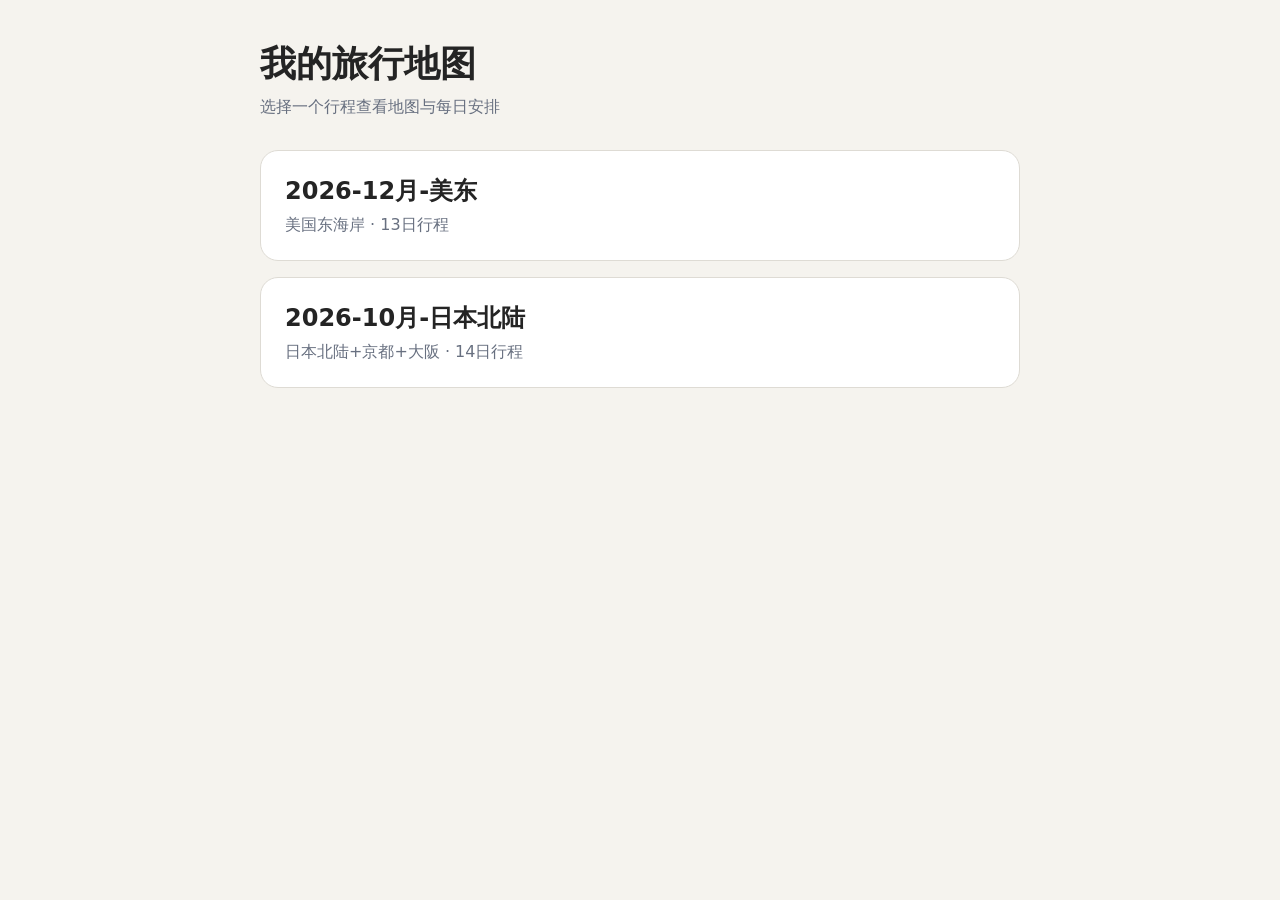
==== commit 6f72f7f4: "update index page" ====
--- a/index.html
+++ b/index.html
@@ -68,13 +68,13 @@
     <p class="subtitle">选择一个行程查看地图与每日安排</p>
 
 <a class="trip" href="./christmas-usa-2026/index.html">
-  <h2>圣诞节前过圣诞</h2>
+  <h2>2026-12月-美东</h2>
   <p>美国东海岸 · 13日行程</p>
 </a>
 
 <a class="trip" href="./japan-autumn-trip/index.html">
-  <h2>日本秋季旅行</h2>
-  <p>日本 · 秋季行程地图</p>
+  <h2>2026-10月-日本北陆</h2>
+  <p>日本北陆+京都+大阪 · 14日行程</p>
 </a>
 
   </main>
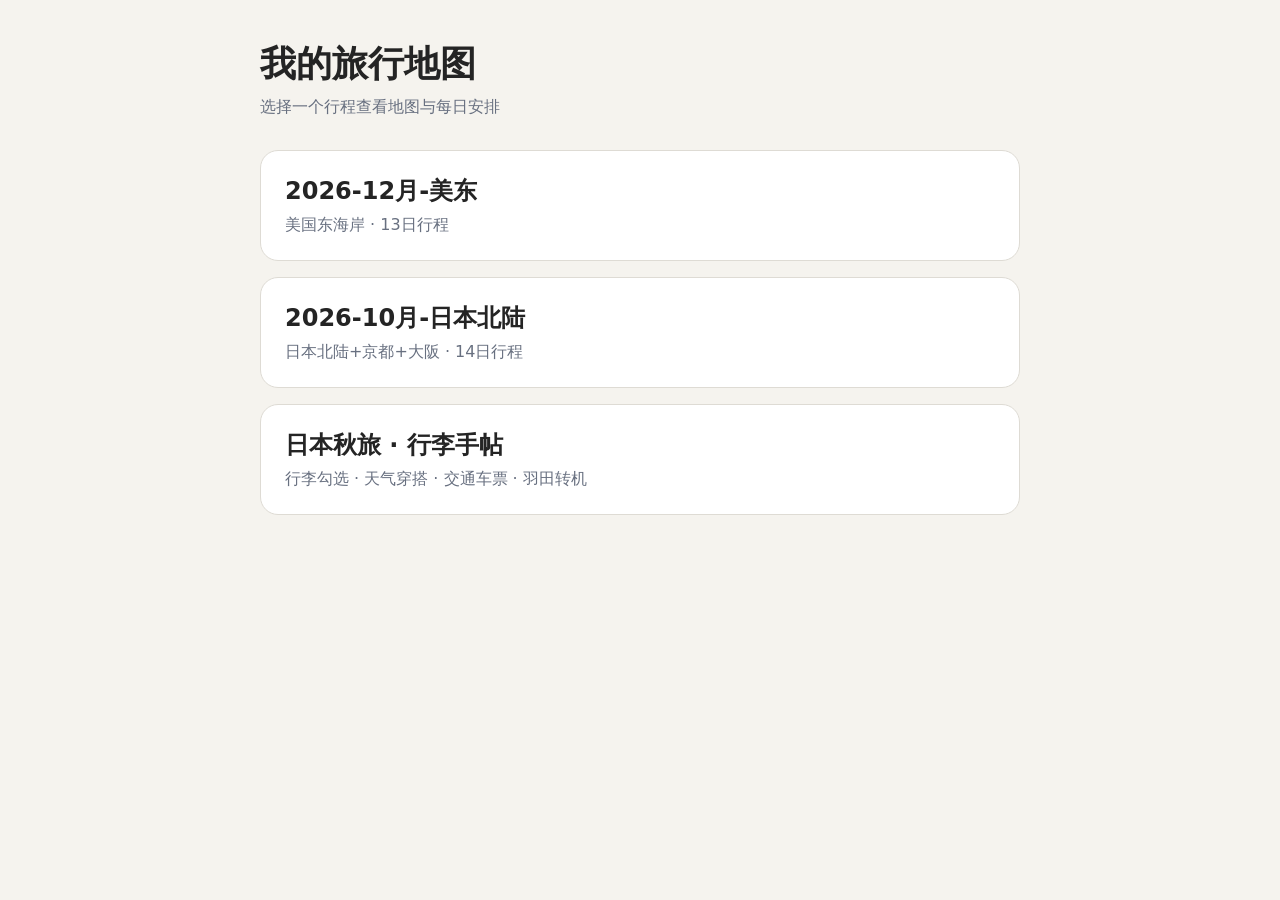
==== commit 153a0017: "Add files via upload" ====
--- a/index.html
+++ b/index.html
@@ -1,82 +1,167 @@
 <!doctype html>
+
 <html lang="zh-CN">
+
 <head>
+
   <meta charset="utf-8">
+
   <meta name="viewport" content="width=device-width, initial-scale=1">
+
   <title>我的旅行地图</title>
 
+
+
   <style>
+
     * {
+
       box-sizing: border-box;
+
     }
 
+
+
     body {
+
       margin: 0;
+
       padding: 40px 20px;
+
       background: #f5f3ee;
+
       color: #242424;
+
       font-family: system-ui, -apple-system, "PingFang SC",
+
         "Microsoft YaHei", sans-serif;
+
     }
 
+
+
     main {
+
       width: min(760px, 100%);
+
       margin: auto;
+
     }
 
+
+
     h1 {
+
       margin: 0 0 8px;
+
       font-size: 36px;
+
     }
 
+
+
     .subtitle {
+
       margin: 0 0 32px;
+
       color: #687080;
+
     }
 
+
+
     .trip {
+
   display: block;
+
   padding: 24px;
+
   margin-bottom: 16px;
+
   border: 1px solid #dedbd4;
+
   border-radius: 18px;
+
   background: #ffffff;
+
   color: inherit;
+
   text-decoration: none;
+
 }
 
+
+
     .trip:hover {
+
       transform: translateY(-2px);
+
       box-shadow: 0 12px 30px rgba(0, 0, 0, 0.09);
+
     }
 
+
+
     .trip h2 {
+
       margin: 0 0 8px;
+
       font-size: 24px;
+
     }
 
+
+
     .trip p {
+
       margin: 0;
+
       color: #687080;
+
     }
+
   </style>
+
 </head>
 
+
+
 <body>
+
   <main>
+
     <h1>我的旅行地图</h1>
+
     <p class="subtitle">选择一个行程查看地图与每日安排</p>
 
+
+
 <a class="trip" href="./christmas-usa-2026/index.html">
+
   <h2>2026-12月-美东</h2>
+
   <p>美国东海岸 · 13日行程</p>
+
 </a>
 
+
+
 <a class="trip" href="./japan-autumn-trip/index.html">
+
   <h2>2026-10月-日本北陆</h2>
+
   <p>日本北陆+京都+大阪 · 14日行程</p>
+
 </a>
 
+
+
+<a class="trip" href="./japan-autumn-trip/packing.html">
+  <h2>日本秋旅 · 行李手帖</h2>
+  <p>行李勾选 · 天气穿搭 · 交通车票 · 羽田转机</p>
+</a>
   </main>
+
 </body>
+
 </html>
